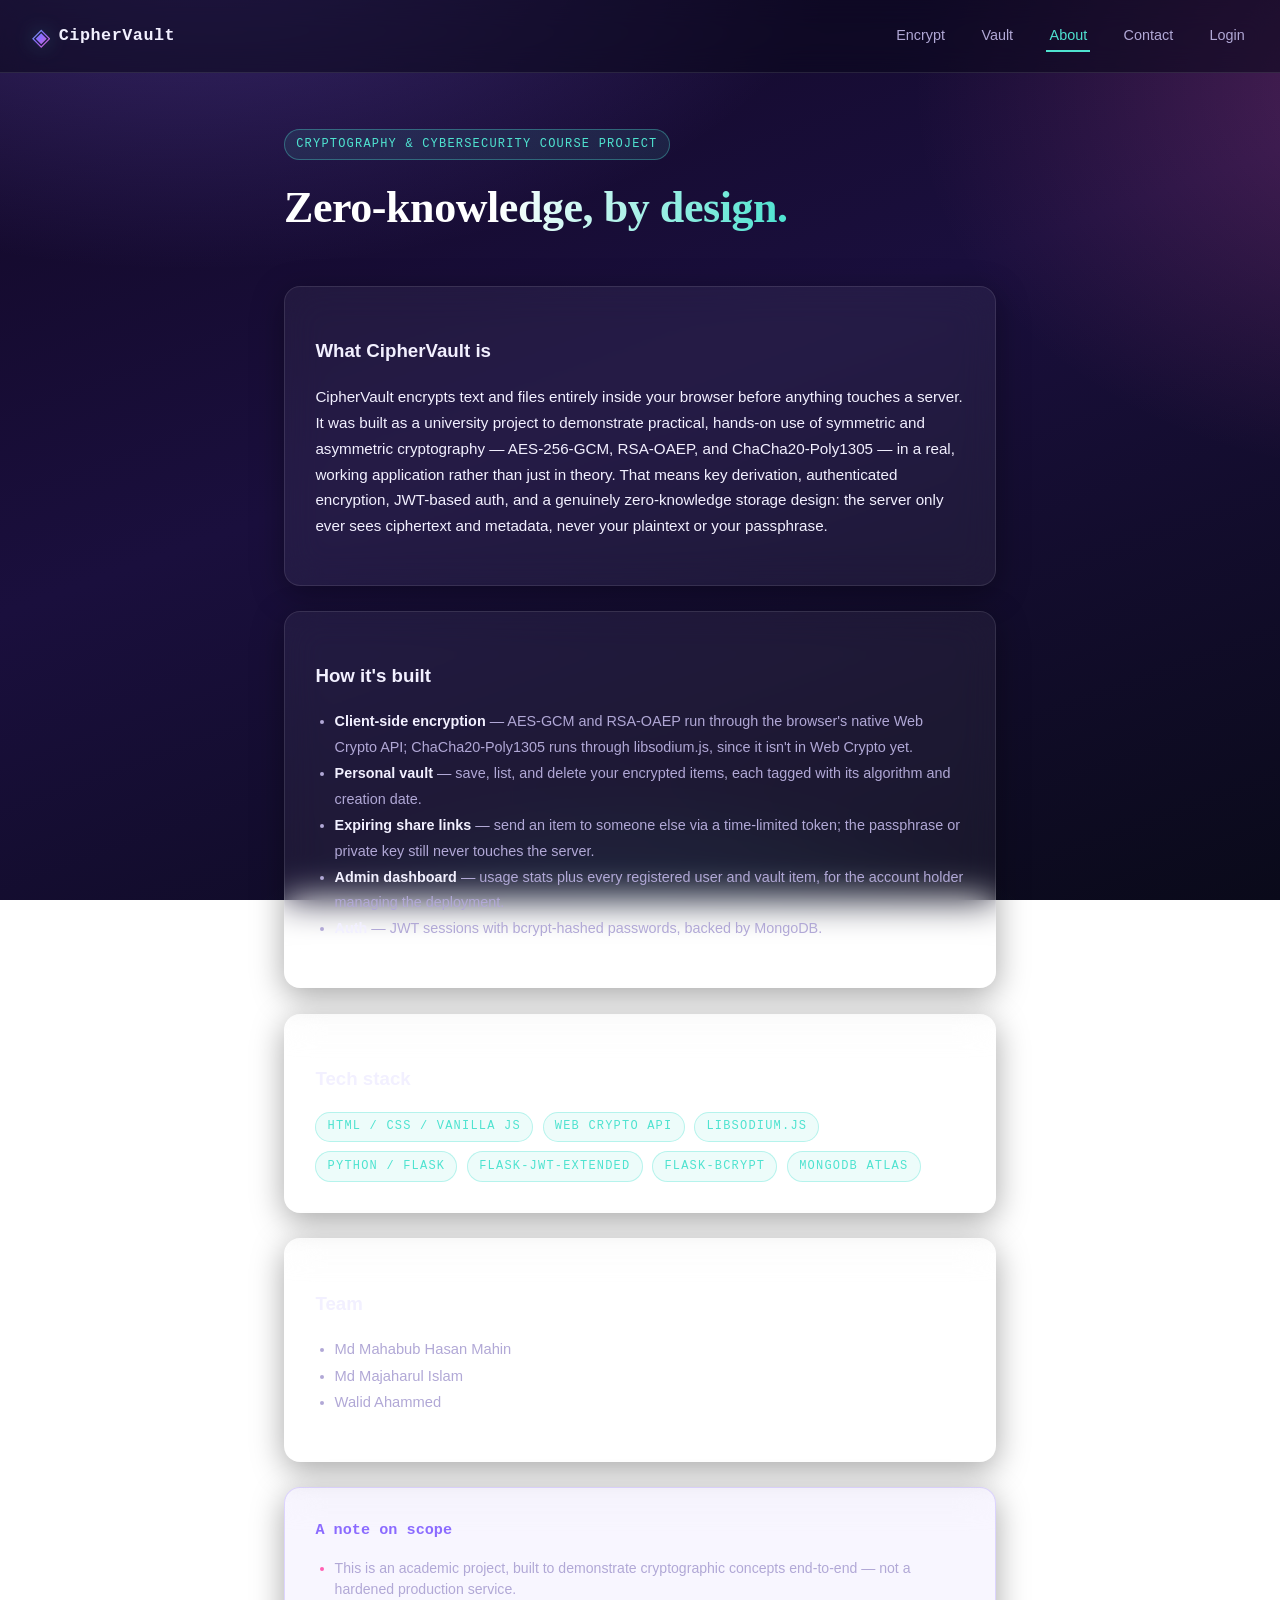
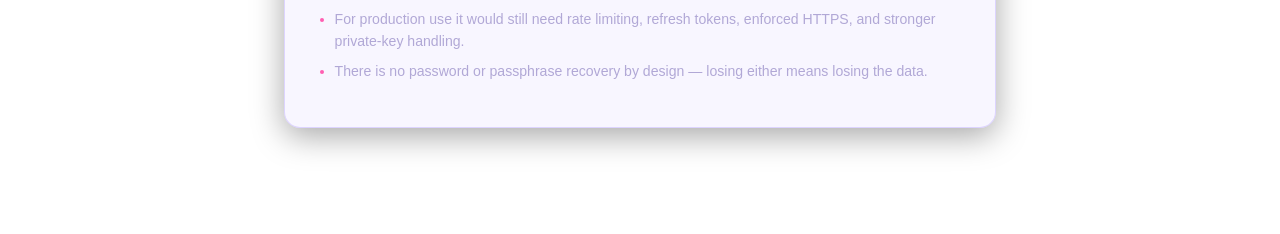
==== frontend/about.html @ afb81658 "Add files via upload" ====
<!DOCTYPE html>
<html lang="en">
<head>
<meta charset="UTF-8">
<meta name="viewport" content="width=device-width, initial-scale=1.0">
<title>CipherVault — About</title>
<link rel="stylesheet" href="css/style.css">
</head>
<body>

<header class="site-header">
  <div class="brand">
    <span class="brand-mark">◈</span>
    <span class="brand-name">CipherVault</span>
  </div>
  <nav class="site-nav">
    <a href="index.html">Encrypt</a>
    <a href="dashboard.html">Vault</a>
    <a href="about.html" class="active">About</a>
    <a href="contact.html">Contact</a>
    <a href="login.html">Login</a>
  </nav>
</header>

<main class="page">

  <section class="hero">
    <p class="eyebrow">cryptography &amp; cybersecurity course project</p>
    <h1>Zero-knowledge, by design.</h1>
  </section>

  <section class="panel">
    <h3>What CipherVault is</h3>
    <p class="hint" style="font-size: 0.95rem; color: var(--text-main); line-height: 1.7;">
      CipherVault encrypts text and files entirely inside your browser before anything
      touches a server. It was built as a university project to demonstrate practical,
      hands-on use of symmetric and asymmetric cryptography — AES-256-GCM, RSA-OAEP, and
      ChaCha20-Poly1305 — in a real, working application rather than just in theory. That
      means key derivation, authenticated encryption, JWT-based auth, and a genuinely
      zero-knowledge storage design: the server only ever sees ciphertext and metadata,
      never your plaintext or your passphrase.
    </p>
  </section>

  <section class="panel">
    <h3>How it's built</h3>
    <ul style="color: var(--text-dim); font-size: 0.9rem; padding-left: 1.2rem; line-height: 1.8;">
      <li><strong style="color: var(--text-main);">Client-side encryption</strong> — AES-GCM and RSA-OAEP run through the browser's native Web Crypto API; ChaCha20-Poly1305 runs through libsodium.js, since it isn't in Web Crypto yet.</li>
      <li><strong style="color: var(--text-main);">Personal vault</strong> — save, list, and delete your encrypted items, each tagged with its algorithm and creation date.</li>
      <li><strong style="color: var(--text-main);">Expiring share links</strong> — send an item to someone else via a time-limited token; the passphrase or private key still never touches the server.</li>
      <li><strong style="color: var(--text-main);">Admin dashboard</strong> — usage stats plus every registered user and vault item, for the account holder managing the deployment.</li>
      <li><strong style="color: var(--text-main);">Auth</strong> — JWT sessions with bcrypt-hashed passwords, backed by MongoDB.</li>
    </ul>
  </section>

  <section class="panel">
    <h3>Tech stack</h3>
    <div style="display: flex; flex-wrap: wrap; gap: 0.6rem;">
      <span class="eyebrow" style="margin: 0;">HTML / CSS / vanilla JS</span>
      <span class="eyebrow" style="margin: 0;">Web Crypto API</span>
      <span class="eyebrow" style="margin: 0;">libsodium.js</span>
      <span class="eyebrow" style="margin: 0;">Python / Flask</span>
      <span class="eyebrow" style="margin: 0;">flask-jwt-extended</span>
      <span class="eyebrow" style="margin: 0;">flask-bcrypt</span>
      <span class="eyebrow" style="margin: 0;">MongoDB Atlas</span>
    </div>
  </section>

  <section class="panel">
    <h3>Team</h3>
    <ul style="color: var(--text-dim); font-size: 0.92rem; padding-left: 1.2rem; line-height: 1.8;">
      <li>Md Mahabub Hasan Mahin</li>
      <li>Md Majaharul Islam</li>
      <li>Walid Ahammed</li>
    </ul>
  </section>

  <section class="panel note-panel">
    <h3>A note on scope</h3>
    <ul>
      <li>This is an academic project, built to demonstrate cryptographic concepts end-to-end — not a hardened production service.</li>
      <li>For production use it would still need rate limiting, refresh tokens, enforced HTTPS, and stronger private-key handling.</li>
      <li>There is no password or passphrase recovery by design — losing either means losing the data.</li>
    </ul>
  </section>

</main>

</body>
</html>
---- frontend/css/style.css ----
/* CipherVault — vibrant "security app" identity
   Palette: deep violet-to-ink gradient base, electric cyan + magenta
   accents (a HUD/console feel), glassy panels, glowing focus states.
*/

:root {
  --bg-a: #120826;
  --bg-b: #1a0f3d;
  --bg-c: #0a0a1a;

  --glass: rgba(255, 255, 255, 0.05);
  --glass-border: rgba(255, 255, 255, 0.10);

  --cyan: #4fe3d0;
  --cyan-glow: rgba(79, 227, 208, 0.35);
  --magenta: #ff5fb2;
  --violet: #8b6bff;
  --amber: #ffc857;

  --text-main: #f2f0ff;
  --text-dim: #b1a8d6;
  --danger: #ff6b6b;

  --font-display: 'Fraunces', 'Georgia', serif;
  --font-body: 'Inter', -apple-system, sans-serif;
  --font-mono: 'IBM Plex Mono', 'Courier New', monospace;

  --radius: 16px;
}

* { box-sizing: border-box; }

body {
  margin: 0;
  min-height: 100vh;
  color: var(--text-main);
  font-family: var(--font-body);
  line-height: 1.55;
  background:
    radial-gradient(1100px 600px at 15% -10%, rgba(139, 107, 255, 0.35), transparent 60%),
    radial-gradient(900px 700px at 110% 10%, rgba(255, 95, 178, 0.22), transparent 55%),
    radial-gradient(800px 500px at 50% 120%, rgba(79, 227, 208, 0.18), transparent 60%),
    linear-gradient(160deg, var(--bg-a), var(--bg-b) 45%, var(--bg-c));
  background-attachment: fixed;
}

.site-header {
  display: flex;
  justify-content: space-between;
  align-items: center;
  padding: 1.1rem 2rem;
  background: rgba(10, 8, 26, 0.55);
  backdrop-filter: blur(14px);
  border-bottom: 1px solid var(--glass-border);
  position: sticky;
  top: 0;
  z-index: 10;
}
.brand { display: flex; align-items: center; gap: 0.55rem; }
.brand-mark {
  font-size: 1.5rem;
  background: linear-gradient(135deg, var(--cyan), var(--violet), var(--magenta));
  -webkit-background-clip: text;
  background-clip: text;
  color: transparent;
  filter: drop-shadow(0 0 10px var(--cyan-glow));
}
.brand-name {
  font-family: var(--font-mono);
  font-weight: 700;
  letter-spacing: 0.03em;
  font-size: 1.05rem;
}
.site-nav a {
  color: var(--text-dim);
  text-decoration: none;
  margin-left: 1.6rem;
  font-size: 0.9rem;
  font-weight: 500;
  padding: 0.4rem 0.2rem;
  border-bottom: 2px solid transparent;
  transition: color 0.15s, border-color 0.15s;
}
.site-nav a:hover { color: var(--text-main); }
.site-nav a.active {
  color: var(--cyan);
  border-bottom-color: var(--cyan);
}

.page {
  max-width: 760px;
  margin: 0 auto;
  padding: 3.5rem 1.5rem 5rem;
}
.hero { margin-bottom: 2.75rem; }
.eyebrow {
  display: inline-block;
  font-family: var(--font-mono);
  color: var(--cyan);
  font-size: 0.75rem;
  letter-spacing: 0.1em;
  text-transform: uppercase;
  margin: 0 0 0.9rem;
  padding: 0.3rem 0.7rem;
  background: rgba(79, 227, 208, 0.10);
  border: 1px solid rgba(79, 227, 208, 0.35);
  border-radius: 999px;
}
.hero h1 {
  font-family: var(--font-display);
  font-size: 2.75rem;
  font-weight: 600;
  margin: 0;
  letter-spacing: -0.01em;
  background: linear-gradient(100deg, #ffffff 30%, var(--cyan) 70%, var(--violet));
  -webkit-background-clip: text;
  background-clip: text;
  color: transparent;
}

.panel {
  background: var(--glass);
  border: 1px solid var(--glass-border);
  border-radius: var(--radius);
  padding: 1.9rem;
  margin-bottom: 1.6rem;
  backdrop-filter: blur(18px);
  box-shadow: 0 8px 32px rgba(0, 0, 0, 0.35);
}

.panel-tabs { display: flex; gap: 0.5rem; margin-bottom: 1.4rem; }
.tab {
  background: transparent;
  border: 1px solid var(--glass-border);
  color: var(--text-dim);
  padding: 0.45rem 1.1rem;
  border-radius: 999px;
  font-family: var(--font-mono);
  font-size: 0.82rem;
  cursor: pointer;
  transition: all 0.15s;
}
.tab:hover { border-color: var(--cyan); color: var(--text-main); }
.tab.active {
  color: var(--bg-c);
  background: linear-gradient(120deg, var(--cyan), var(--violet));
  border-color: transparent;
  font-weight: 600;
}

.field-group { margin-bottom: 1.2rem; }
.field-row { display: flex; gap: 1rem; }
.field-row .field-group { flex: 1; }

label {
  display: block;
  font-size: 0.78rem;
  color: var(--text-dim);
  margin-bottom: 0.45rem;
  font-family: var(--font-mono);
  letter-spacing: 0.03em;
  text-transform: uppercase;
}

textarea, input[type="text"], input[type="password"], select, input[type="file"] {
  width: 100%;
  background: rgba(255, 255, 255, 0.04);
  border: 1px solid var(--glass-border);
  color: var(--text-main);
  border-radius: 10px;
  padding: 0.75rem 0.9rem;
  font-family: var(--font-mono);
  font-size: 0.92rem;
  resize: vertical;
  transition: border-color 0.15s, box-shadow 0.15s;
}
textarea:focus, input:focus, select:focus {
  outline: none;
  border-color: var(--cyan);
  box-shadow: 0 0 0 4px var(--cyan-glow);
}
select { cursor: pointer; }
option { background: var(--bg-b); color: var(--text-main); }

.hint { color: var(--text-dim); font-size: 0.8rem; margin-top: 0.45rem; }
.hidden { display: none !important; }

.action-row { display: flex; gap: 0.75rem; margin-top: 1.1rem; flex-wrap: wrap; }
.btn {
  font-family: var(--font-body);
  font-weight: 600;
  font-size: 0.9rem;
  padding: 0.7rem 1.4rem;
  border-radius: 10px;
  border: 1px solid transparent;
  cursor: pointer;
  transition: transform 0.12s, box-shadow 0.15s, opacity 0.15s;
}
.btn:active { transform: translateY(1px) scale(0.98); }

.btn-primary {
  background: linear-gradient(120deg, var(--cyan), var(--violet) 60%, var(--magenta));
  color: #0a0a1a;
  box-shadow: 0 4px 20px rgba(139, 107, 255, 0.35);
}
.btn-primary:hover { box-shadow: 0 6px 26px rgba(139, 107, 255, 0.5); }

.btn-ghost {
  background: rgba(255, 255, 255, 0.04);
  border-color: var(--glass-border);
  color: var(--text-main);
}
.btn-ghost:hover { border-color: var(--cyan); color: var(--cyan); }

.result-panel { border-color: rgba(79, 227, 208, 0.35); }
.result-panel h2 {
  font-family: var(--font-mono);
  font-size: 1rem;
  margin-top: 0;
  color: var(--cyan);
}
#result-output {
  background: rgba(0, 0, 0, 0.35);
  color: var(--amber);
}

.note-panel {
  background: rgba(139, 107, 255, 0.06);
  border-color: rgba(139, 107, 255, 0.25);
}
.note-panel h3 {
  font-family: var(--font-mono);
  font-size: 0.95rem;
  color: var(--violet);
  margin-top: 0;
}
.note-panel ul { color: var(--text-dim); font-size: 0.88rem; padding-left: 1.2rem; }
.note-panel li { margin-bottom: 0.5rem; }
.note-panel li::marker { color: var(--magenta); }

.demo-panel { border-color: rgba(255, 95, 178, 0.3); }
.demo-header { margin-bottom: 1.6rem; }
.demo-header h2 {
  font-family: var(--font-display);
  font-size: 1.7rem;
  font-weight: 600;
  margin: 0 0 0.5rem;
  color: var(--text-main);
}
.demo-sub { color: var(--text-dim); font-size: 0.92rem; margin: 0; }

.demo-steps {
  list-style: none;
  margin: 0 0 1.6rem;
  padding: 0;
  display: flex;
  flex-direction: column;
  gap: 1.1rem;
}
.demo-step {
  display: flex;
  gap: 1rem;
  align-items: flex-start;
  padding-bottom: 1.1rem;
  border-bottom: 1px solid var(--glass-border);
}
.demo-step:last-child { border-bottom: none; padding-bottom: 0; }
.demo-num {
  flex: none;
  font-family: var(--font-mono);
  font-size: 0.85rem;
  font-weight: 700;
  color: var(--bg-c);
  background: linear-gradient(135deg, var(--cyan), var(--magenta));
  width: 2.1rem;
  height: 2.1rem;
  border-radius: 50%;
  display: flex;
  align-items: center;
  justify-content: center;
}
.demo-step h3 {
  margin: 0 0 0.3rem;
  font-size: 1rem;
  color: var(--text-main);
}
.demo-step p {
  margin: 0;
  color: var(--text-dim);
  font-size: 0.9rem;
}
.demo-step a { color: var(--cyan); }

.btn.btn-primary,
.btn.btn-ghost { display: inline-block; text-decoration: none; text-align: center; }

::selection { background: var(--cyan-glow); color: #fff; }

@media (max-width: 600px) {
  .field-row { flex-direction: column; }
  .hero h1 { font-size: 2.1rem; }
  .site-header { padding: 1rem 1.25rem; }
  .site-nav a { margin-left: 1rem; }
}
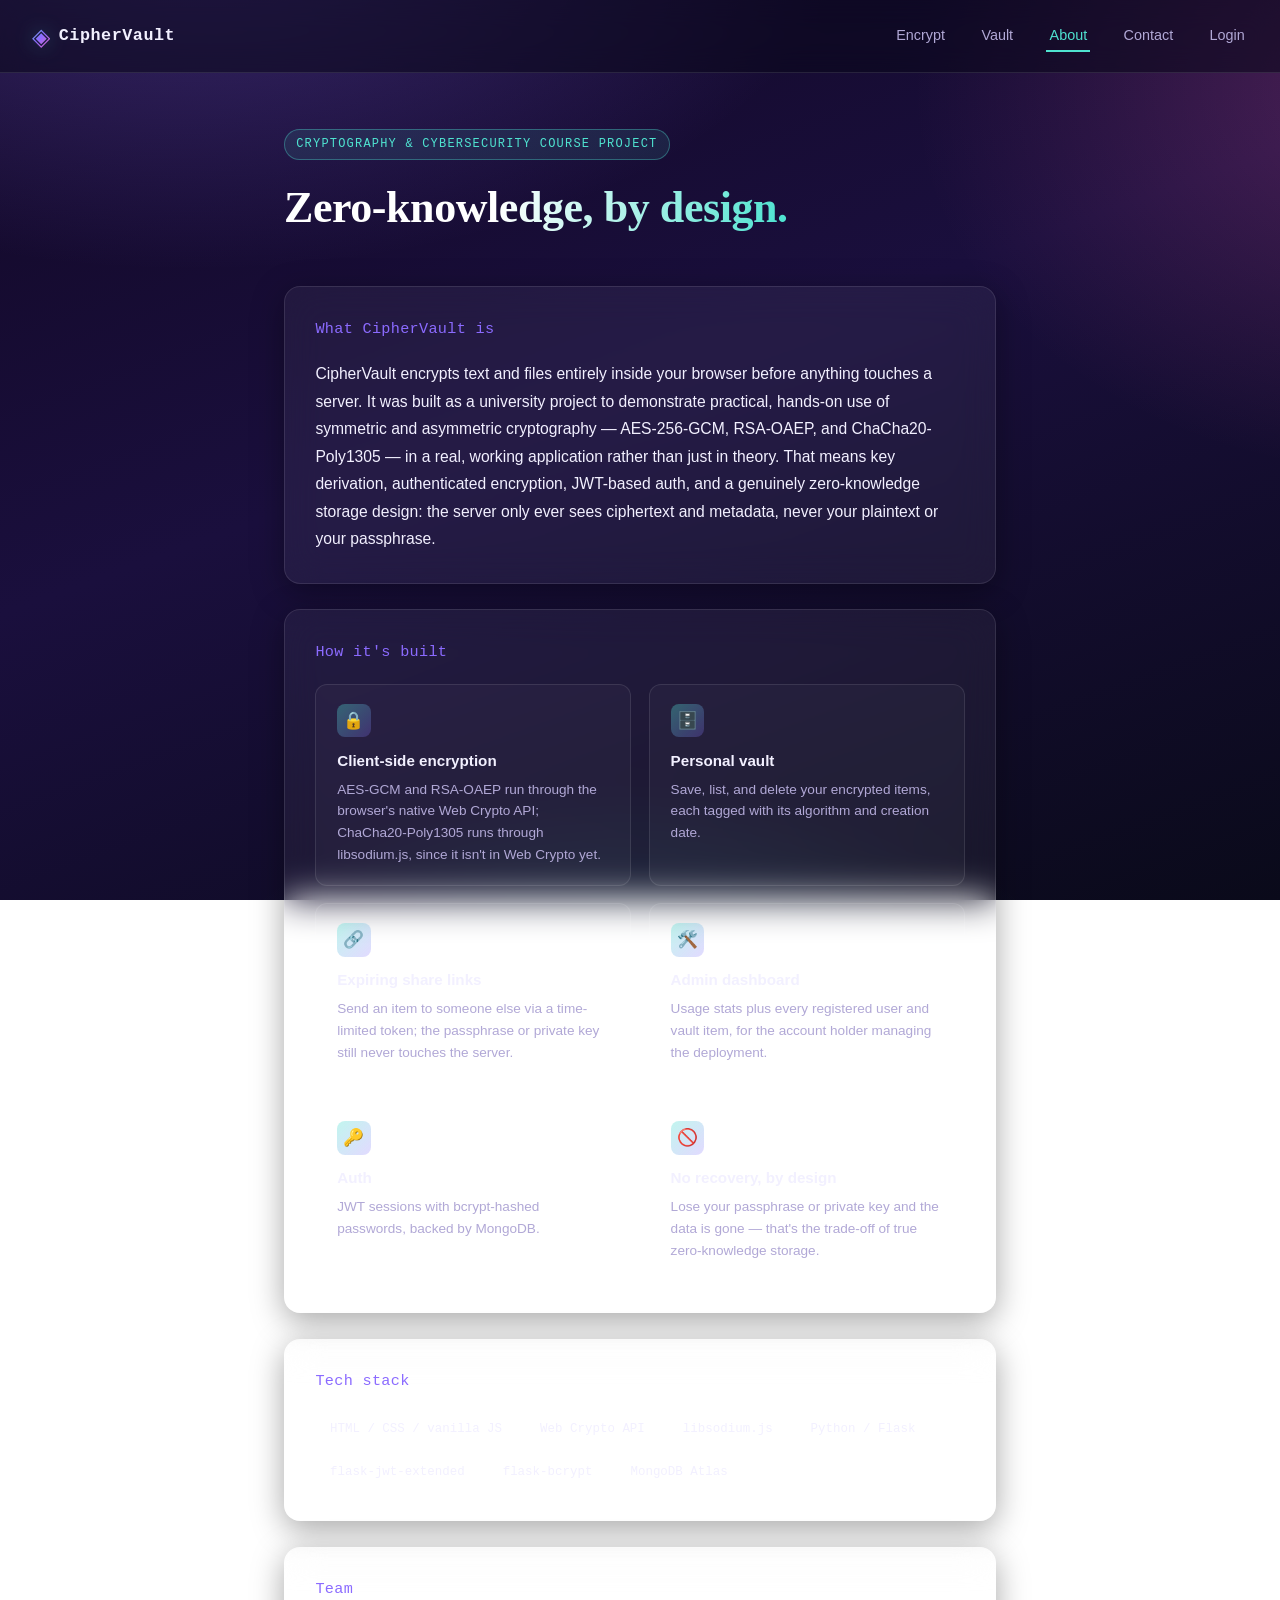
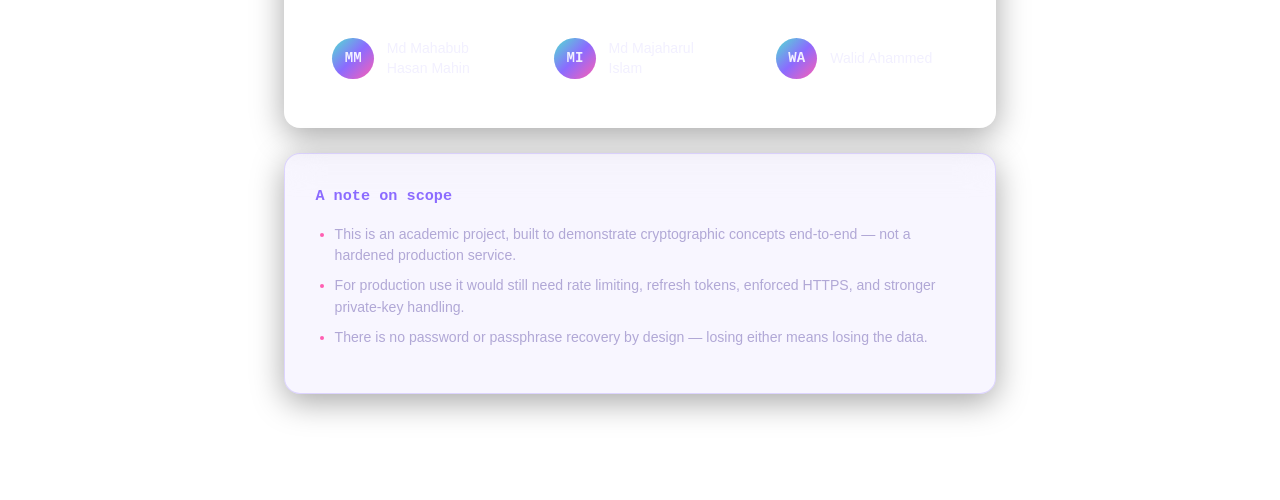
==== commit f39623d5: "Add files via upload" ====
--- a/frontend/about.html
+++ b/frontend/about.html
@@ -30,8 +30,8 @@
   </section>
 
   <section class="panel">
-    <h3>What CipherVault is</h3>
-    <p class="hint" style="font-size: 0.95rem; color: var(--text-main); line-height: 1.7;">
+    <p class="panel-heading">What CipherVault is</p>
+    <p class="lede">
       CipherVault encrypts text and files entirely inside your browser before anything
       touches a server. It was built as a university project to demonstrate practical,
       hands-on use of symmetric and asymmetric cryptography — AES-256-GCM, RSA-OAEP, and
@@ -43,36 +43,70 @@
   </section>
 
   <section class="panel">
-    <h3>How it's built</h3>
-    <ul style="color: var(--text-dim); font-size: 0.9rem; padding-left: 1.2rem; line-height: 1.8;">
-      <li><strong style="color: var(--text-main);">Client-side encryption</strong> — AES-GCM and RSA-OAEP run through the browser's native Web Crypto API; ChaCha20-Poly1305 runs through libsodium.js, since it isn't in Web Crypto yet.</li>
-      <li><strong style="color: var(--text-main);">Personal vault</strong> — save, list, and delete your encrypted items, each tagged with its algorithm and creation date.</li>
-      <li><strong style="color: var(--text-main);">Expiring share links</strong> — send an item to someone else via a time-limited token; the passphrase or private key still never touches the server.</li>
-      <li><strong style="color: var(--text-main);">Admin dashboard</strong> — usage stats plus every registered user and vault item, for the account holder managing the deployment.</li>
-      <li><strong style="color: var(--text-main);">Auth</strong> — JWT sessions with bcrypt-hashed passwords, backed by MongoDB.</li>
-    </ul>
-  </section>
-
-  <section class="panel">
-    <h3>Tech stack</h3>
-    <div style="display: flex; flex-wrap: wrap; gap: 0.6rem;">
-      <span class="eyebrow" style="margin: 0;">HTML / CSS / vanilla JS</span>
-      <span class="eyebrow" style="margin: 0;">Web Crypto API</span>
-      <span class="eyebrow" style="margin: 0;">libsodium.js</span>
-      <span class="eyebrow" style="margin: 0;">Python / Flask</span>
-      <span class="eyebrow" style="margin: 0;">flask-jwt-extended</span>
-      <span class="eyebrow" style="margin: 0;">flask-bcrypt</span>
-      <span class="eyebrow" style="margin: 0;">MongoDB Atlas</span>
+    <p class="panel-heading">How it's built</p>
+    <div class="about-grid">
+      <div class="about-card">
+        <span class="about-card-icon">🔒</span>
+        <h4>Client-side encryption</h4>
+        <p>AES-GCM and RSA-OAEP run through the browser's native Web Crypto API; ChaCha20-Poly1305 runs through libsodium.js, since it isn't in Web Crypto yet.</p>
+      </div>
+      <div class="about-card">
+        <span class="about-card-icon">🗄️</span>
+        <h4>Personal vault</h4>
+        <p>Save, list, and delete your encrypted items, each tagged with its algorithm and creation date.</p>
+      </div>
+      <div class="about-card">
+        <span class="about-card-icon">🔗</span>
+        <h4>Expiring share links</h4>
+        <p>Send an item to someone else via a time-limited token; the passphrase or private key still never touches the server.</p>
+      </div>
+      <div class="about-card">
+        <span class="about-card-icon">🛠️</span>
+        <h4>Admin dashboard</h4>
+        <p>Usage stats plus every registered user and vault item, for the account holder managing the deployment.</p>
+      </div>
+      <div class="about-card">
+        <span class="about-card-icon">🔑</span>
+        <h4>Auth</h4>
+        <p>JWT sessions with bcrypt-hashed passwords, backed by MongoDB.</p>
+      </div>
+      <div class="about-card">
+        <span class="about-card-icon">🚫</span>
+        <h4>No recovery, by design</h4>
+        <p>Lose your passphrase or private key and the data is gone — that's the trade-off of true zero-knowledge storage.</p>
+      </div>
     </div>
   </section>
 
   <section class="panel">
-    <h3>Team</h3>
-    <ul style="color: var(--text-dim); font-size: 0.92rem; padding-left: 1.2rem; line-height: 1.8;">
-      <li>Md Mahabub Hasan Mahin</li>
-      <li>Md Majaharul Islam</li>
-      <li>Walid Ahammed</li>
-    </ul>
+    <p class="panel-heading">Tech stack</p>
+    <div class="stack-badges">
+      <span class="stack-badge">HTML / CSS / vanilla JS</span>
+      <span class="stack-badge">Web Crypto API</span>
+      <span class="stack-badge">libsodium.js</span>
+      <span class="stack-badge">Python / Flask</span>
+      <span class="stack-badge">flask-jwt-extended</span>
+      <span class="stack-badge">flask-bcrypt</span>
+      <span class="stack-badge">MongoDB Atlas</span>
+    </div>
+  </section>
+
+  <section class="panel">
+    <p class="panel-heading">Team</p>
+    <div class="team-grid">
+      <div class="team-card">
+        <span class="team-avatar">MM</span>
+        <span>Md Mahabub Hasan Mahin</span>
+      </div>
+      <div class="team-card">
+        <span class="team-avatar">MI</span>
+        <span>Md Majaharul Islam</span>
+      </div>
+      <div class="team-card">
+        <span class="team-avatar">WA</span>
+        <span>Walid Ahammed</span>
+      </div>
+    </div>
   </section>
 
   <section class="panel note-panel">
--- a/frontend/css/style.css
+++ b/frontend/css/style.css
@@ -294,7 +294,168 @@
 .btn.btn-primary,
 .btn.btn-ghost { display: inline-block; text-decoration: none; text-align: center; }
 
+/* ===================== About page ===================== */
+
+.lede {
+  font-size: 0.98rem;
+  color: var(--text-main);
+  line-height: 1.75;
+  margin: 0;
+}
+
+.panel-heading {
+  font-family: var(--font-mono);
+  font-size: 0.95rem;
+  color: var(--violet);
+  margin: 0 0 1.2rem;
+  letter-spacing: 0.02em;
+}
+
+.about-grid {
+  display: grid;
+  grid-template-columns: repeat(2, 1fr);
+  gap: 1.1rem;
+}
+.about-card {
+  background: rgba(255, 255, 255, 0.03);
+  border: 1px solid var(--glass-border);
+  border-radius: 12px;
+  padding: 1.2rem 1.3rem;
+  transition: border-color 0.15s, transform 0.15s;
+}
+.about-card:hover { border-color: rgba(79, 227, 208, 0.4); transform: translateY(-2px); }
+.about-card-icon {
+  display: inline-flex;
+  align-items: center;
+  justify-content: center;
+  width: 2.1rem;
+  height: 2.1rem;
+  border-radius: 8px;
+  background: linear-gradient(135deg, var(--cyan-glow), rgba(139, 107, 255, 0.25));
+  font-size: 1.05rem;
+  margin-bottom: 0.7rem;
+}
+.about-card h4 {
+  margin: 0 0 0.4rem;
+  font-size: 0.95rem;
+  color: var(--text-main);
+}
+.about-card p {
+  margin: 0;
+  font-size: 0.85rem;
+  color: var(--text-dim);
+  line-height: 1.6;
+}
+
+.stack-badges { display: flex; flex-wrap: wrap; gap: 0.55rem; }
+.stack-badge {
+  font-family: var(--font-mono);
+  font-size: 0.78rem;
+  color: var(--text-main);
+  background: rgba(255, 255, 255, 0.04);
+  border: 1px solid var(--glass-border);
+  padding: 0.4rem 0.85rem;
+  border-radius: 999px;
+  transition: border-color 0.15s;
+}
+.stack-badge:hover { border-color: var(--cyan); }
+
+.team-grid {
+  display: grid;
+  grid-template-columns: repeat(3, 1fr);
+  gap: 1rem;
+}
+.team-card {
+  display: flex;
+  align-items: center;
+  gap: 0.8rem;
+  background: rgba(255, 255, 255, 0.03);
+  border: 1px solid var(--glass-border);
+  border-radius: 12px;
+  padding: 1rem;
+}
+.team-avatar {
+  flex: none;
+  width: 2.6rem;
+  height: 2.6rem;
+  border-radius: 50%;
+  display: flex;
+  align-items: center;
+  justify-content: center;
+  font-family: var(--font-mono);
+  font-weight: 700;
+  font-size: 0.85rem;
+  color: var(--bg-c);
+  background: linear-gradient(135deg, var(--cyan), var(--violet), var(--magenta));
+}
+.team-card span { font-size: 0.88rem; color: var(--text-main); line-height: 1.4; }
+
+/* ===================== Contact page ===================== */
+
+.contact-layout {
+  display: grid;
+  grid-template-columns: 1.5fr 1fr;
+  gap: 1.6rem;
+  align-items: start;
+}
+
+.contact-sidebar { display: flex; flex-direction: column; gap: 1.6rem; }
+
+.contact-info-item {
+  display: flex;
+  gap: 0.85rem;
+  align-items: flex-start;
+  padding-bottom: 1rem;
+  margin-bottom: 1rem;
+  border-bottom: 1px solid var(--glass-border);
+}
+.contact-info-item:last-child { border-bottom: none; margin-bottom: 0; padding-bottom: 0; }
+.contact-info-icon {
+  flex: none;
+  width: 2.1rem;
+  height: 2.1rem;
+  border-radius: 8px;
+  display: flex;
+  align-items: center;
+  justify-content: center;
+  background: rgba(79, 227, 208, 0.10);
+  border: 1px solid rgba(79, 227, 208, 0.3);
+  font-size: 1rem;
+}
+.contact-info-item h4 {
+  margin: 0 0 0.25rem;
+  font-size: 0.88rem;
+  color: var(--text-main);
+}
+.contact-info-item p, .contact-info-item a {
+  margin: 0;
+  font-size: 0.85rem;
+  color: var(--text-dim);
+  text-decoration: none;
+  line-height: 1.5;
+}
+.contact-info-item a { color: var(--cyan); }
+.contact-info-item a:hover { text-decoration: underline; }
+
+#contact-status { min-height: 1.2em; transition: color 0.15s; }
+#contact-status.status-error { color: var(--danger); }
+#contact-status.status-success { color: var(--cyan); }
+
+.char-count {
+  text-align: right;
+  font-size: 0.72rem;
+  color: var(--text-dim);
+  margin-top: 0.35rem;
+  font-family: var(--font-mono);
+}
+
 ::selection { background: var(--cyan-glow); color: #fff; }
+
+@media (max-width: 700px) {
+  .about-grid { grid-template-columns: 1fr; }
+  .team-grid { grid-template-columns: 1fr; }
+  .contact-layout { grid-template-columns: 1fr; }
+}
 
 @media (max-width: 600px) {
   .field-row { flex-direction: column; }
